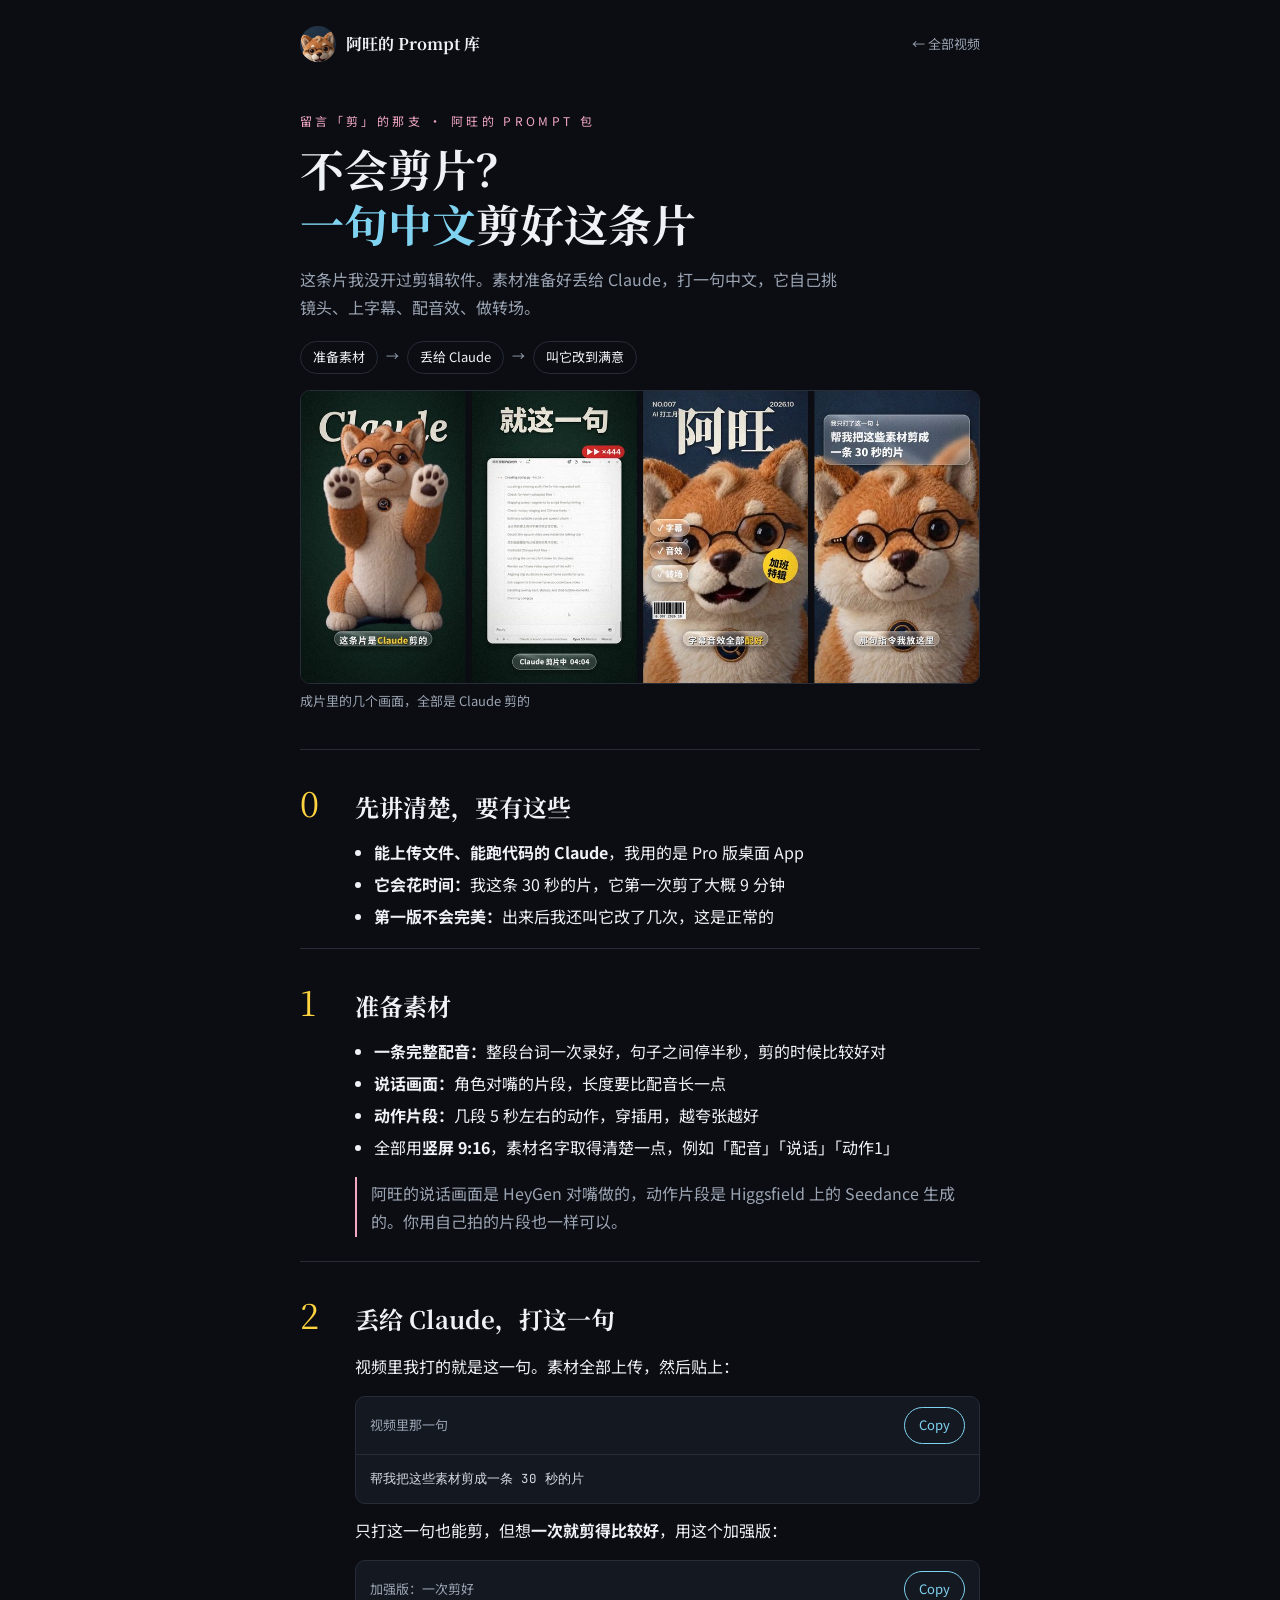
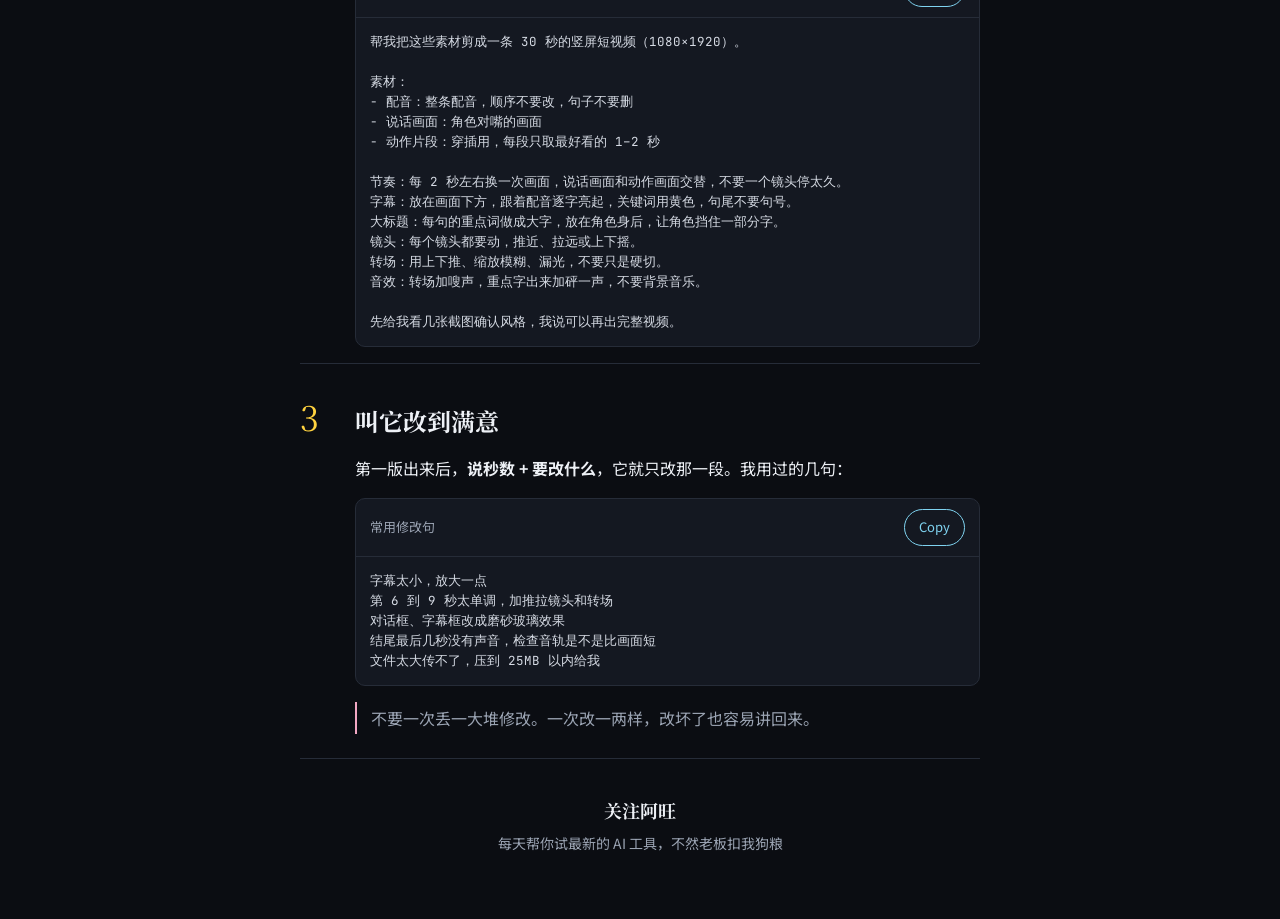
==== cut/index.html @ 51f40f60 "Add 剪 page: 一句中文剪好这条片 (Claude 剪片) and home card Co-Authored-By: Claude Opus 5.5 <noreply@anthropic.c" ====
<!doctype html>
<html lang="zh-Hans">
<head>
<meta charset="utf-8">
<meta name="viewport" content="width=device-width, initial-scale=1, viewport-fit=cover">
<title>一句中文剪好这条片 · 阿旺的 Prompt 库</title>
<meta name="description" content="不会剪片？把素材丢给 Claude，打一句中文，它帮你剪好整条短视频">
<meta property="og:title" content="一句中文剪好这条片 · 阿旺的 Prompt 库">
<meta property="og:description" content="不会剪片？把素材丢给 Claude，打一句中文，它帮你剪好整条短视频">
<meta property="og:image" content="https://alittleai.github.io/assets/cut-cover.jpg">
<link rel="icon" href="../assets/awang.jpg">
<link rel="preconnect" href="https://fonts.googleapis.com">
<link rel="stylesheet" href="https://fonts.googleapis.com/css2?family=Noto+Serif+SC:wght@400;700&family=Noto+Sans+SC:wght@400;500;700&family=JetBrains+Mono:wght@400&display=swap">
<link rel="stylesheet" href="../assets/style.css">
</head>
<body>
<div class="wrap"><a class="top" href="../"><img src="../assets/awang.jpg" alt=""><span>阿旺的 Prompt 库</span><small>← 全部视频</small></a></div>


<div class="wrap">
<header>
  <div class="eyebrow">留言「剪」的那支 · 阿旺的 Prompt 包</div>
  <h1>不会剪片？<br><em>一句中文</em>剪好这条片</h1>
  <p class="lede">这条片我没开过剪辑软件。素材准备好丢给 Claude，打一句中文，它自己挑镜头、上字幕、配音效、做转场。</p>
  <div class="flow"><span>准备素材</span><span class="arrow">→</span><span>丢给 Claude</span><span class="arrow">→</span><span>叫它改到满意</span></div>
  <img class="shot" src="../assets/cut-frames.jpg" alt="成片截图：Claude 大标题、录屏快进、杂志封面排版、玻璃指令卡片" loading="lazy">
  <p class="cap">成片里的几个画面，全部是 Claude 剪的</p>
</header>

<section>
  <div class="step"><div class="num">0</div><h2>先讲清楚，要有这些</h2></div>
  <div class="body">
    <ul>
      <li><b>能上传文件、能跑代码的 Claude</b>，我用的是 Pro 版桌面 App</li>
      <li><b>它会花时间：</b>我这条 30 秒的片，它第一次剪了大概 9 分钟</li>
      <li><b>第一版不会完美：</b>出来后我还叫它改了几次，这是正常的</li>
    </ul>
  </div>
</section>

<section>
  <div class="step"><div class="num">1</div><h2>准备素材</h2></div>
  <div class="body">
    <ul>
      <li><b>一条完整配音：</b>整段台词一次录好，句子之间停半秒，剪的时候比较好对</li>
      <li><b>说话画面：</b>角色对嘴的片段，长度要比配音长一点</li>
      <li><b>动作片段：</b>几段 5 秒左右的动作，穿插用，越夸张越好</li>
      <li>全部用<b>竖屏 9:16</b>，素材名字取得清楚一点，例如「配音」「说话」「动作1」</li>
    </ul>
    <p class="note">阿旺的说话画面是 HeyGen 对嘴做的，动作片段是 Higgsfield 上的 Seedance 生成的。你用自己拍的片段也一样可以。</p>
  </div>
</section>

<section>
  <div class="step"><div class="num">2</div><h2>丢给 Claude，打这一句</h2></div>
  <div class="body">
    <p>视频里我打的就是这一句。素材全部上传，然后贴上：</p>
    <div class="prompt">
      <div class="prompt-head"><span>视频里那一句</span><button class="copy" data-target="p-one">Copy</button></div>
<pre id="p-one">帮我把这些素材剪成一条 30 秒的片</pre>
    </div>
    <p>只打这一句也能剪，但想<b>一次就剪得比较好</b>，用这个加强版：</p>
    <div class="prompt">
      <div class="prompt-head"><span>加强版：一次剪好</span><button class="copy" data-target="p-full">Copy</button></div>
<pre id="p-full">帮我把这些素材剪成一条 30 秒的竖屏短视频（1080×1920）。

素材：
- 配音：整条配音，顺序不要改，句子不要删
- 说话画面：角色对嘴的画面
- 动作片段：穿插用，每段只取最好看的 1–2 秒

节奏：每 2 秒左右换一次画面，说话画面和动作画面交替，不要一个镜头停太久。
字幕：放在画面下方，跟着配音逐字亮起，关键词用黄色，句尾不要句号。
大标题：每句的重点词做成大字，放在角色身后，让角色挡住一部分字。
镜头：每个镜头都要动，推近、拉远或上下摇。
转场：用上下推、缩放模糊、漏光，不要只是硬切。
音效：转场加嗖声，重点字出来加砰一声，不要背景音乐。

先给我看几张截图确认风格，我说可以再出完整视频。</pre>
    </div>
  </div>
</section>

<section>
  <div class="step"><div class="num">3</div><h2>叫它改到满意</h2></div>
  <div class="body">
    <p>第一版出来后，<b>说秒数 + 要改什么</b>，它就只改那一段。我用过的几句：</p>
    <div class="prompt">
      <div class="prompt-head"><span>常用修改句</span><button class="copy" data-target="p-fix">Copy</button></div>
<pre id="p-fix">字幕太小，放大一点
第 6 到 9 秒太单调，加推拉镜头和转场
对话框、字幕框改成磨砂玻璃效果
结尾最后几秒没有声音，检查音轨是不是比画面短
文件太大传不了，压到 25MB 以内给我</pre>
    </div>
    <p class="note">不要一次丢一大堆修改。一次改一两样，改坏了也容易讲回来。</p>
  </div>
</section>

<footer>
  <strong>关注阿旺</strong>
  每天帮你试最新的 AI 工具，不然老板扣我狗粮
</footer>
</div>

<script>
document.querySelectorAll('.copy').forEach(function(btn){
  btn.addEventListener('click', function(){
    var el = document.getElementById(btn.dataset.target);
    var text = el.textContent;
    function done(){ btn.textContent = '已复制'; btn.classList.add('done');
      setTimeout(function(){ btn.textContent = 'Copy'; btn.classList.remove('done'); }, 1800); }
    function fallback(){
      var r = document.createRange(); r.selectNodeContents(el);
      var s = window.getSelection(); s.removeAllRanges(); s.addRange(r);
      btn.textContent = '已选取，长按复制';
    }
    try {
      navigator.clipboard.writeText(text).then(done, fallback);
    } catch(e){ fallback(); }
  });
});
</script>

</body>
</html>
---- assets/style.css ----
/* Layout: single reading column, dark "black studio" ground, steps as a real 1→4 sequence, prompts as copyable code panels */
:root{
  --bg:#0b0d12;          /* black studio */
  --panel:#141821;
  --line:#262c38;
  --fg:#eef1f6;
  --muted:#9aa3b2;
  --blue:#7fd3f0;        /* the sky-blue 色素 */
  --pink:#f2a7c3;        /* pasar malam plastic bag */
  --yellow:#ffd23f;      /* yellow straw */
  --serif:"Noto Serif SC","Songti SC",serif;
  --sans:"Noto Sans SC","PingFang SC","Microsoft YaHei",system-ui,sans-serif;
  --mono:"JetBrains Mono",ui-monospace,Menlo,Consolas,monospace;
  color-scheme:dark;
}
*{box-sizing:border-box}
body{background:var(--bg);color:var(--fg);font-family:var(--sans);font-size:16px;line-height:1.75;
  padding-left:max(16px,env(safe-area-inset-left,0px));padding-right:max(16px,env(safe-area-inset-right,0px));padding-block:0 56px}
.wrap{max-width:680px;margin:0 auto}
header{padding-block:48px 28px;border-bottom:1px solid var(--line);
  background:linear-gradient(to bottom, transparent 0, transparent 100%)}
.eyebrow{font-size:12px;letter-spacing:.28em;color:var(--pink);text-transform:uppercase}
h1{font-family:var(--serif);font-weight:700;font-size:clamp(30px,7vw,44px);line-height:1.25;margin:10px 0 14px;text-wrap:balance}
h1 em{font-style:normal;color:var(--blue)}
.lede{color:var(--muted);margin:0;max-width:34em}
.flow{display:flex;flex-wrap:wrap;gap:8px;margin-top:20px}
.flow span{font-size:13px;padding:4px 12px;border:1px solid var(--line);border-radius:999px;color:var(--fg)}
.flow span.arrow{border:none;color:var(--muted);padding-inline:0}
section{padding-block:36px 8px;border-bottom:1px solid var(--line)}
.step{display:flex;align-items:baseline;gap:14px}
.num{font-family:var(--serif);font-size:34px;color:var(--yellow);line-height:1;min-width:1.2em}
h2{font-family:var(--serif);font-size:24px;margin:0;text-wrap:balance}
.body{margin-left:calc(1.2em * 34 / 16 + 14px)}
@media (max-width:480px){.body{margin-left:0}}
p{margin:12px 0}
ul{margin:10px 0;padding-left:1.2em}
li{margin:4px 0}
.muted{color:var(--muted)}
.chips{display:flex;flex-wrap:wrap;gap:8px;margin:14px 0}
.chip{font-family:var(--mono);font-size:13px;padding:4px 10px;background:var(--panel);border:1px solid var(--line);border-radius:6px}
.chip b{color:var(--yellow);font-weight:400}
.order{display:grid;gap:8px;margin:14px 0;padding:0;list-style:none}
.order li{display:flex;gap:10px;align-items:baseline;margin:0}
.order code{font-family:var(--mono);font-size:13px;color:var(--blue);min-width:5.5em}
.prompt{margin:16px 0 8px;border:1px solid var(--line);border-radius:10px;background:var(--panel);min-width:0}
.prompt-head{display:flex;justify-content:space-between;align-items:center;gap:12px;padding:10px 14px;border-bottom:1px solid var(--line)}
.prompt-head span{font-size:13px;color:var(--muted)}
.copy{font:inherit;font-size:13px;padding:6px 14px;border-radius:999px;border:1px solid var(--blue);background:transparent;color:var(--blue);cursor:pointer}
.copy:hover{background:var(--blue);color:var(--bg)}
.copy:focus-visible{outline:2px solid var(--yellow);outline-offset:2px}
.copy.done{background:var(--blue);color:var(--bg)}
pre{margin:0;padding:14px;overflow-x:auto;white-space:pre-wrap;word-break:break-word;font-family:var(--mono);font-size:12.5px;line-height:1.6;color:#d6dbe4;max-height:340px;overflow-y:auto}
.note{border-left:2px solid var(--pink);padding:2px 0 2px 14px;color:var(--muted);margin:16px 0}
.deal{margin-top:36px;padding:22px;border:1px solid var(--yellow);border-radius:12px}
.deal h2{font-size:22px}
.link-row{display:flex;flex-wrap:wrap;gap:10px;align-items:center;margin:14px 0}
.link-row a{color:var(--bg);background:var(--yellow);text-decoration:none;padding:10px 18px;border-radius:999px;font-weight:700}
.link-row a:focus-visible{outline:2px solid var(--fg);outline-offset:2px}
.small{font-size:13px;color:var(--muted)}
footer{padding-top:36px;text-align:center;color:var(--muted);font-size:14px}
footer strong{font-family:var(--serif);color:var(--fg);font-size:18px;display:block;margin-bottom:4px}
@media (prefers-reduced-motion:reduce){*{transition:none!important}}

.top{display:flex;align-items:center;gap:10px;padding-block:18px 0;text-decoration:none;color:var(--fg)}
.top img{width:36px;height:36px;border-radius:50%}
.top span{font-family:var(--serif);font-weight:700}
.top small{color:var(--muted);font-size:13px;margin-left:auto}
.grid{display:grid;grid-template-columns:repeat(auto-fill,minmax(150px,1fr));gap:14px;margin:24px 0}
.card{display:flex;flex-direction:column;gap:8px;text-decoration:none;color:var(--fg);min-width:0}
.card img{width:100%;aspect-ratio:3/4;object-fit:cover;border-radius:10px;border:1px solid var(--line);max-width:100%}
.card b{font-size:15px;line-height:1.4}
.card span{font-size:12px;color:var(--muted)}
.card:hover img{border-color:var(--blue)}
.card:focus-visible{outline:2px solid var(--yellow);outline-offset:4px;border-radius:10px}
.soon{display:flex;align-items:center;justify-content:center;aspect-ratio:3/4;border:1px dashed var(--line);border-radius:10px;color:var(--muted);font-size:13px;text-align:center;padding:12px}
.hero-av{width:84px;height:84px;border-radius:50%;border:2px solid var(--line)}
.shot{display:block;width:100%;height:auto;border-radius:10px;border:1px solid var(--line);margin:16px 0 6px}
.cap{font-size:13px;color:var(--muted);margin:0 0 8px}
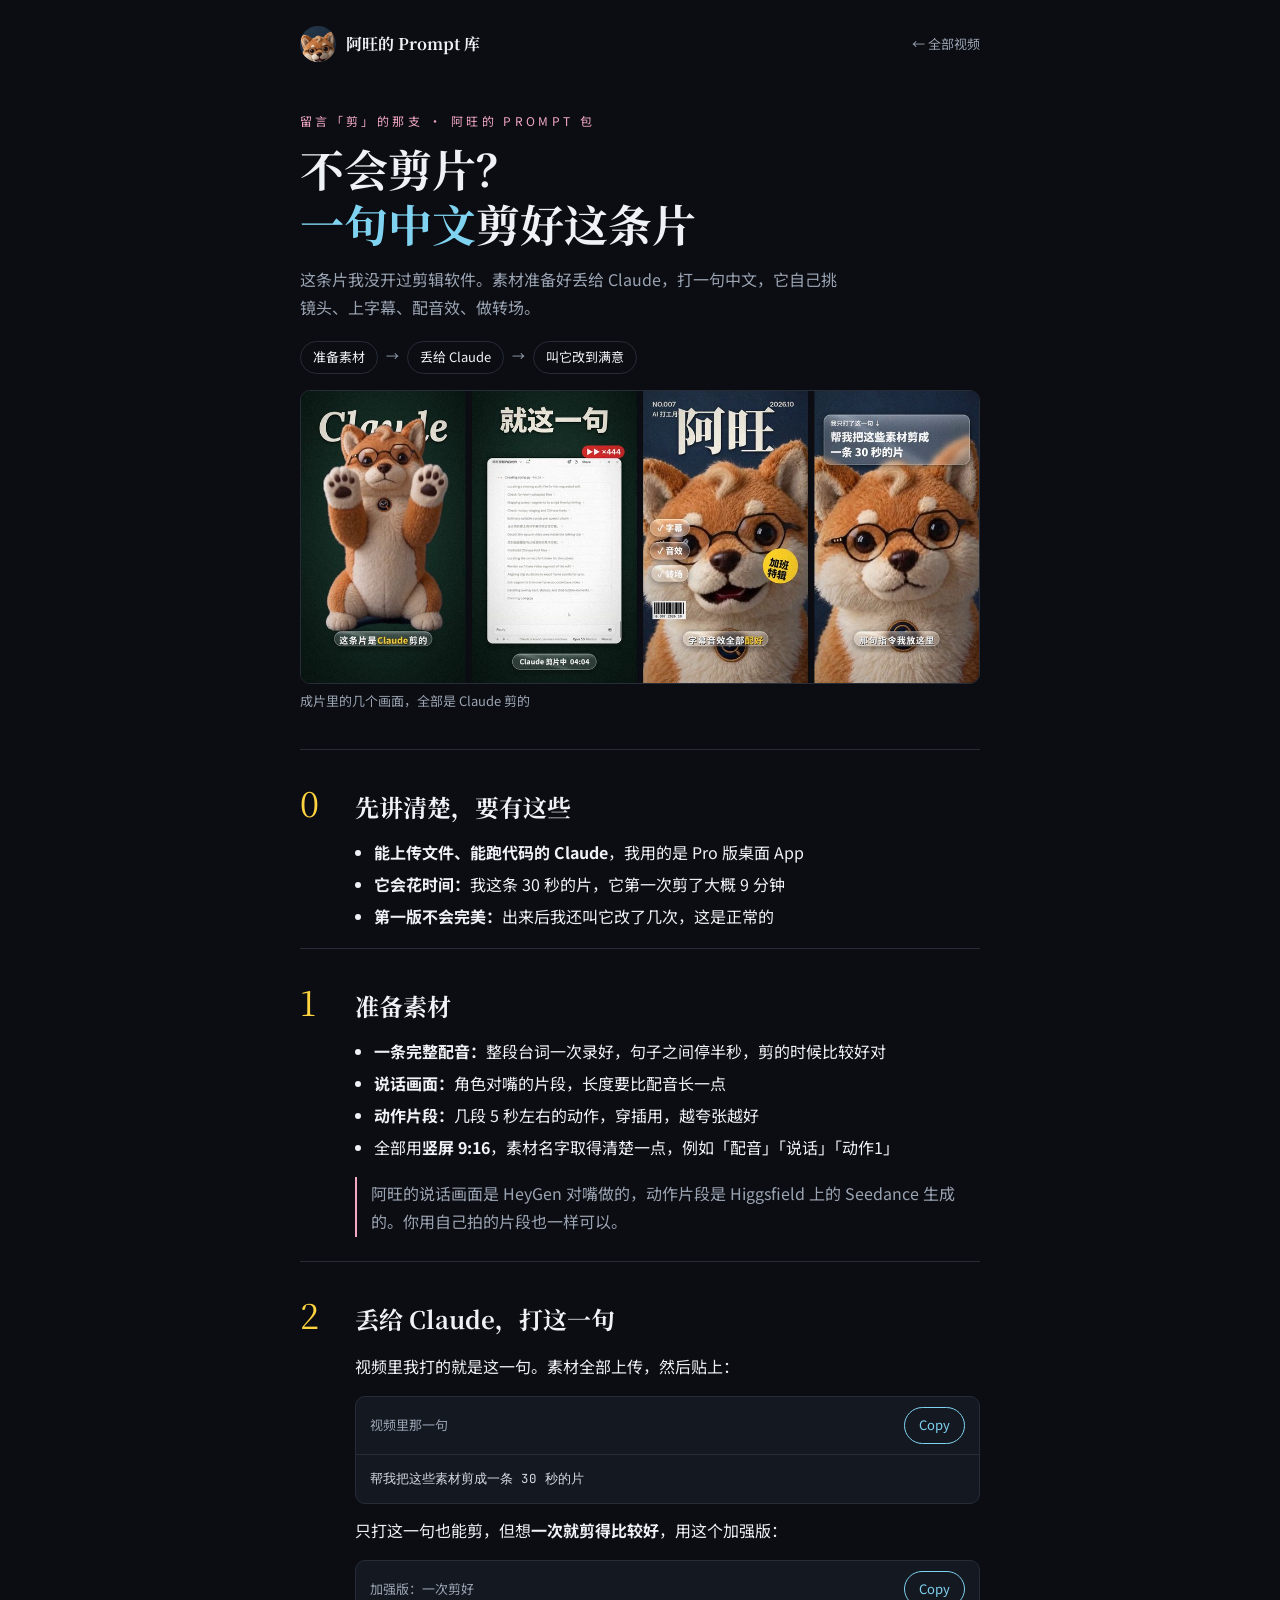
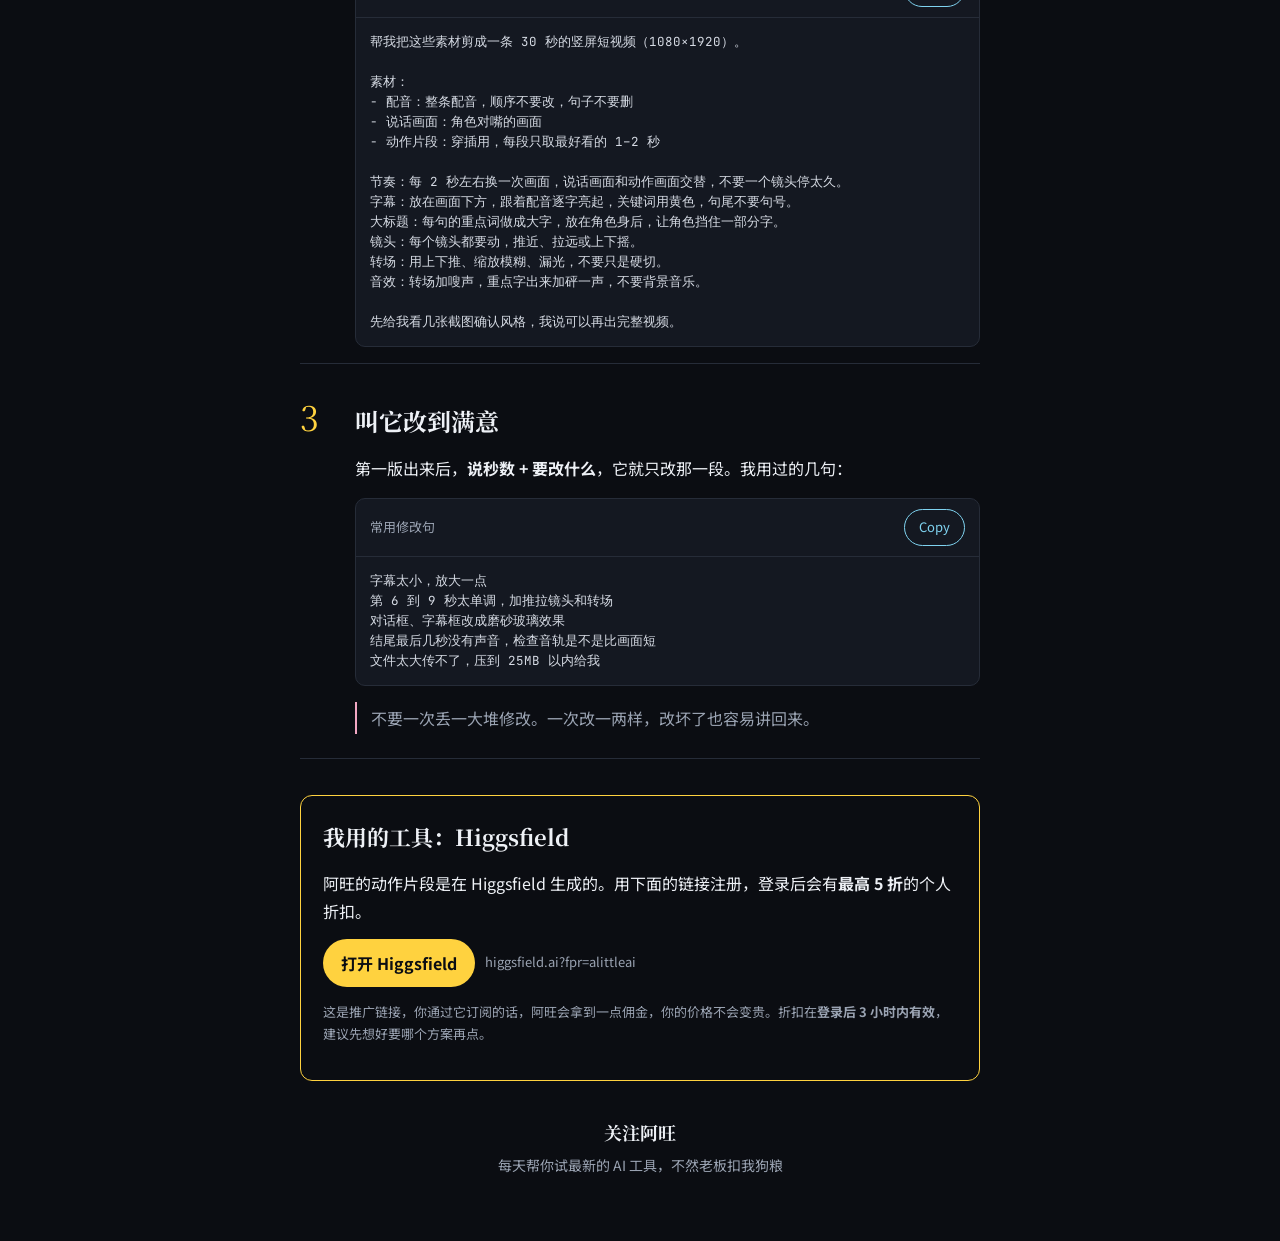
==== commit 7d1d9888: "Fix stale 剪 cover (rename to bust cache) and add Higgsfield box Co-Authored-By: Claude Opus 5.5 <nor" ====
--- a/cut/index.html
+++ b/cut/index.html
@@ -7,7 +7,7 @@
 <meta name="description" content="不会剪片？把素材丢给 Claude，打一句中文，它帮你剪好整条短视频">
 <meta property="og:title" content="一句中文剪好这条片 · 阿旺的 Prompt 库">
 <meta property="og:description" content="不会剪片？把素材丢给 Claude，打一句中文，它帮你剪好整条短视频">
-<meta property="og:image" content="https://alittleai.github.io/assets/cut-cover.jpg">
+<meta property="og:image" content="https://alittleai.github.io/assets/cut-cover-v2.jpg">
 <link rel="icon" href="../assets/awang.jpg">
 <link rel="preconnect" href="https://fonts.googleapis.com">
 <link rel="stylesheet" href="https://fonts.googleapis.com/css2?family=Noto+Serif+SC:wght@400;700&family=Noto+Sans+SC:wght@400;500;700&family=JetBrains+Mono:wght@400&display=swap">
@@ -97,6 +97,16 @@
   </div>
 </section>
 
+<div class="deal">
+  <h2>我用的工具：Higgsfield</h2>
+  <p>阿旺的动作片段是在 Higgsfield 生成的。用下面的链接注册，登录后会有<b>最高 5 折</b>的个人折扣。</p>
+  <div class="link-row">
+    <a href="https://higgsfield.ai?fpr=alittleai" target="_blank" rel="noopener">打开 Higgsfield</a>
+    <span class="small">higgsfield.ai?fpr=alittleai</span>
+  </div>
+  <p class="small">这是推广链接，你通过它订阅的话，阿旺会拿到一点佣金，你的价格不会变贵。折扣在<b>登录后 3 小时内有效</b>，建议先想好要哪个方案再点。</p>
+</div>
+
 <footer>
   <strong>关注阿旺</strong>
   每天帮你试最新的 AI 工具，不然老板扣我狗粮
